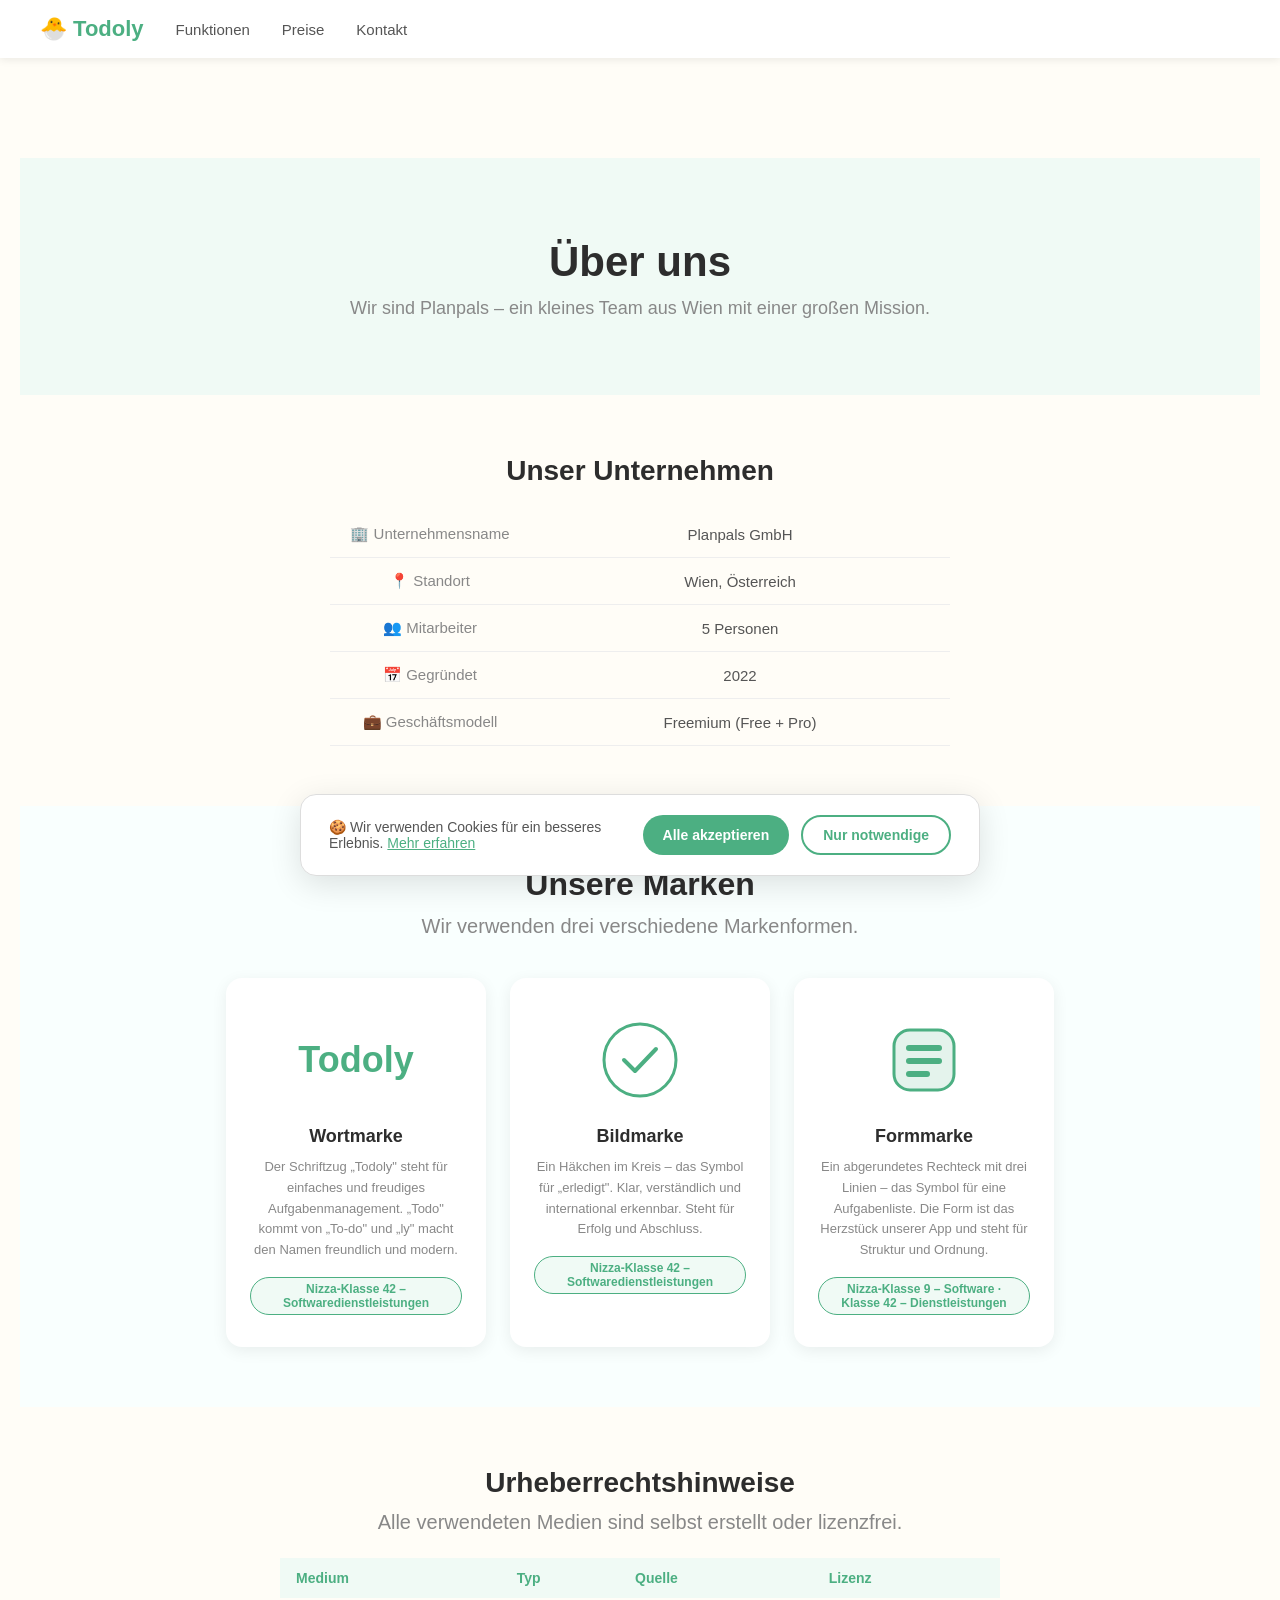
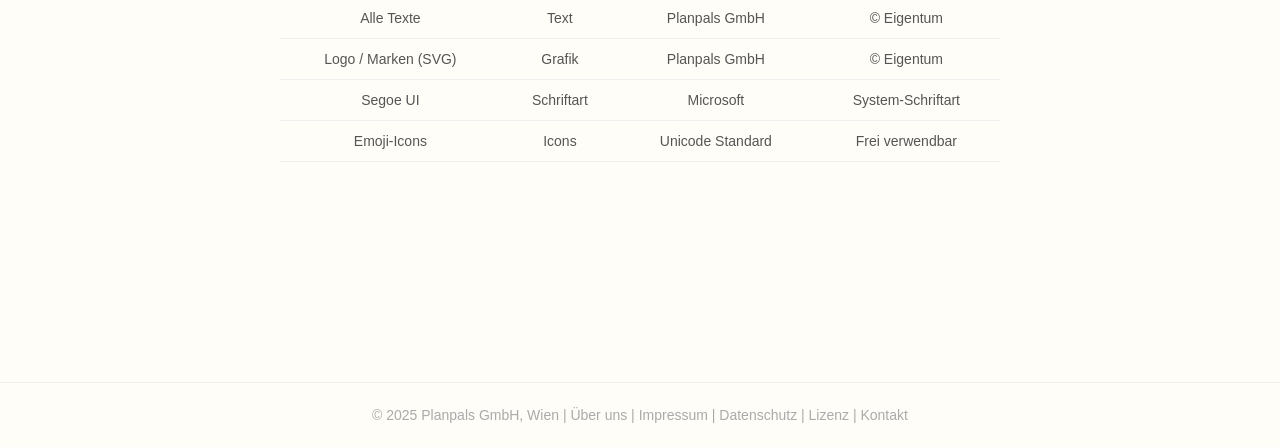
==== about.html @ ead67ff7 "Add files via upload" ====
<!DOCTYPE html>
<html lang="de">
<head>
  <meta charset="UTF-8">
  <meta name="viewport" content="width=device-width, initial-scale=1.0">
  <title>Über uns – Planpals GmbH</title>
  <link rel="stylesheet" href="style.css">
</head>
<body>
    <!-- 스킵 링크 -->
<a href="#main" class="skip-link">Zum Hauptinhalt springen</a>

  <!-- Navigation -->
  <header role="banner">
    <nav aria-label="Hauptnavigation">
      <a href="index.html"><span>🐣 Todoly</span></a>
      <a href="index.html#funktionen">Funktionen</a>
      <a href="index.html#preise">Preise</a>
      <a href="kontakt.html">Kontakt</a>
    </nav>
  </header>

  <!-- Hauptinhalt -->
  <main id="main">

    <!-- Über uns -->
    <section class="page-hero">
      <h1>Über uns</h1>
      <p>Wir sind Planpals – ein kleines Team aus Wien mit einer großen Mission.</p>
    </section>

    <!-- Unternehmen Info -->
    <section class="about-info">
      <h2>Unser Unternehmen</h2>
      <table class="info-table">
        <tr>
          <td>🏢 Unternehmensname</td>
          <td>Planpals GmbH</td>
        </tr>
        <tr>
          <td>📍 Standort</td>
          <td>Wien, Österreich</td>
        </tr>
        <tr>
          <td>👥 Mitarbeiter</td>
          <td>5 Personen</td>
        </tr>
        <tr>
          <td>📅 Gegründet</td>
          <td>2022</td>
        </tr>
        <tr>
          <td>💼 Geschäftsmodell</td>
          <td>Freemium (Free + Pro)</td>
        </tr>
      </table>
    </section>

    <!-- Marken -->
    <section class="brands">
      <h2>Unsere Marken</h2>
      <p>Wir verwenden drei verschiedene Markenformen.</p>

      <div class="brand-cards">

        <!-- Marke 1: Wortmarke -->
        <div class="brand-card">
          <div class="brand-display wordmark">Todoly</div>
          <h3>Wortmarke</h3>
          <p>Der Schriftzug „Todoly" steht für einfaches und freudiges Aufgabenmanagement. „Todo" kommt von „To-do" und „ly" macht den Namen freundlich und modern.</p>
          <div class="nizza">Nizza-Klasse 42 – Softwaredienstleistungen</div>
        </div>

        <!-- Marke 2: Bildmarke -->
        <div class="brand-card">
          <div class="brand-display">
            <svg width="80" height="80" viewBox="0 0 80 80" fill="none">
              <circle cx="40" cy="40" r="36" stroke="#4caf82" stroke-width="3"/>
              <path d="M24 40 L35 51 L56 29" stroke="#4caf82" stroke-width="4" stroke-linecap="round" stroke-linejoin="round"/>
            </svg>
          </div>
          <h3>Bildmarke</h3>
          <p>Ein Häkchen im Kreis – das Symbol für „erledigt". Klar, verständlich und international erkennbar. Steht für Erfolg und Abschluss.</p>
          <div class="nizza">Nizza-Klasse 42 – Softwaredienstleistungen</div>
        </div>

        <!-- Marke 3: Formmarke -->
        <div class="brand-card">
          <div class="brand-display">
            <svg width="80" height="80" viewBox="0 0 80 80" fill="none">
              <rect x="10" y="10" width="60" height="60" rx="16" fill="#4caf82" opacity="0.15"/>
              <rect x="10" y="10" width="60" height="60" rx="16" stroke="#4caf82" stroke-width="3"/>
              <rect x="22" y="38" width="36" height="6" rx="3" fill="#4caf82"/>
              <rect x="22" y="25" width="36" height="6" rx="3" fill="#4caf82"/>
              <rect x="22" y="51" width="24" height="6" rx="3" fill="#4caf82"/>
            </svg>
          </div>
          <h3>Formmarke</h3>
          <p>Ein abgerundetes Rechteck mit drei Linien – das Symbol für eine Aufgabenliste. Die Form ist das Herzstück unserer App und steht für Struktur und Ordnung.</p>
          <div class="nizza">Nizza-Klasse 9 – Software · Klasse 42 – Dienstleistungen</div>
        </div>

      </div>
    </section>

    <!-- Medienlizenzen -->
    <section class="media-section">
      <h2>Urheberrechtshinweise</h2>
      <p>Alle verwendeten Medien sind selbst erstellt oder lizenzfrei.</p>

      <table class="media-table">
        <thead>
          <tr>
            <th>Medium</th>
            <th>Typ</th>
            <th>Quelle</th>
            <th>Lizenz</th>
          </tr>
        </thead>
        <tbody>
          <tr>
            <td>Alle Texte</td>
            <td>Text</td>
            <td>Planpals GmbH</td>
            <td>© Eigentum</td>
          </tr>
          <tr>
            <td>Logo / Marken (SVG)</td>
            <td>Grafik</td>
            <td>Planpals GmbH</td>
            <td>© Eigentum</td>
          </tr>
          <tr>
            <td>Segoe UI</td>
            <td>Schriftart</td>
            <td>Microsoft</td>
            <td>System-Schriftart</td>
          </tr>
          <tr>
            <td>Emoji-Icons</td>
            <td>Icons</td>
            <td>Unicode Standard</td>
            <td>Frei verwendbar</td>
          </tr>
        </tbody>
      </table>
    </section>

  </main>

  <!-- Fußzeile -->
  <footer role="contentinfo">
  <p>© 2025 Planpals GmbH, Wien |
    <a href="about.html">Über uns</a> |
    <a href="impressum.html">Impressum</a> |
    <a href="datenschutz.html">Datenschutz</a> |
    <a href="lizenz.html">Lizenz</a> |
    <a href="kontakt.html">Kontakt</a>
  </p>
</footer>

<div id="cookieBanner" class="cookie-banner" role="dialog"
       aria-label="Cookie-Einstellungen">
    <p>🍪 Wir verwenden Cookies für ein besseres Erlebnis.
      <a href="datenschutz.html">Mehr erfahren</a>
    </p>
    <div class="cookie-buttons">
      <button onclick="acceptCookies()" class="btn-solid">Alle akzeptieren</button>
      <button onclick="declineCookies()" class="btn-outline">Nur notwendige</button>
    </div>
  </div>

  <script>
    if (localStorage.getItem('cookieChoice')) {
      document.getElementById('cookieBanner').style.display = 'none';
    }
    function acceptCookies() {
      localStorage.setItem('cookieChoice', 'accepted');
      document.getElementById('cookieBanner').style.display = 'none';
    }
    function declineCookies() {
      localStorage.setItem('cookieChoice', 'declined');
      document.getElementById('cookieBanner').style.display = 'none';
    }
  </script>
</body>
</html>
---- style.css ----
/* 기본 설정 */
* {
  margin: 0;
  padding: 0;
  box-sizing: border-box;
}

body {
  font-family: 'Segoe UI', sans-serif;
  background-color: #fffdf7;
  color: #333;
}

/* 상단 메뉴 */
header {
  background-color: #ffffff;
  padding: 16px 40px;
  box-shadow: 0 2px 8px rgba(0,0,0,0.08);
  display: flex;
  align-items: center;
}

nav {
  display: flex;
  align-items: center;
  gap: 32px;
  width: 100%;
}

nav span {
  font-size: 22px;
  font-weight: bold;
  color: #4caf82;
  margin-right: auto;
}

nav a {
  text-decoration: none;
  color: #555;
  font-size: 15px;
  font-weight: 500;
}

nav a:hover {
  color: #4caf82;
}

/* 메인 히어로 섹션 */
main {
  text-align: center;
  padding: 100px 20px;
}

main h1 {
  font-size: 56px;
  color: #2d2d2d;
  margin-bottom: 16px;
}

main p {
  font-size: 20px;
  color: #666;
  margin-bottom: 36px;
}

button {
  background-color: #4caf82;
  color: white;
  border: none;
  padding: 16px 40px;
  font-size: 17px;
  border-radius: 50px;
  cursor: pointer;
  font-weight: 600;
}

button:hover {
  background-color: #3d9e72;
}

/* 하단 */
footer {
  text-align: center;
  padding: 24px;
  color: #aaa;
  font-size: 14px;
  border-top: 1px solid #eee;
}

/* 기능 소개 섹션 */
#funktionen {
  padding: 80px 40px;
  text-align: center;
  background-color: #f0faf5;
}

#funktionen h2 {
  font-size: 36px;
  color: #2d2d2d;
  margin-bottom: 12px;
}

#funktionen > p {
  font-size: 17px;
  color: #888;
  margin-bottom: 48px;
}

.features {
  display: flex;
  justify-content: center;
  gap: 24px;
  flex-wrap: wrap;
}

.feature-card {
  background: white;
  border-radius: 16px;
  padding: 32px 24px;
  width: 220px;
  box-shadow: 0 4px 16px rgba(0,0,0,0.07);
}

.feature-icon {
  font-size: 36px;
  margin-bottom: 16px;
}

.feature-card h3 {
  font-size: 18px;
  color: #2d2d2d;
  margin-bottom: 10px;
}

.feature-card p {
  font-size: 14px;
  color: #888;
  line-height: 1.6;
}
/* 가격 섹션 */
#preise {
  padding: 80px 40px;
  text-align: center;
  background-color: #fffdf7;
}

#preise h2 {
  font-size: 36px;
  color: #2d2d2d;
  margin-bottom: 12px;
}

#preise > p {
  font-size: 17px;
  color: #888;
  margin-bottom: 48px;
}

.pricing {
  display: flex;
  justify-content: center;
  gap: 32px;
  flex-wrap: wrap;
}

.pricing-card {
  background: white;
  border-radius: 20px;
  padding: 40px 32px;
  width: 280px;
  box-shadow: 0 4px 16px rgba(0,0,0,0.07);
  position: relative;
}

.pricing-card h3 {
  font-size: 22px;
  color: #2d2d2d;
  margin-bottom: 16px;
}

.price {
  font-size: 42px;
  font-weight: bold;
  color: #4caf82;
  margin-bottom: 24px;
}

.price span {
  font-size: 16px;
  font-weight: normal;
  color: #aaa;
}

.pricing-card ul {
  list-style: none;
  text-align: left;
  margin-bottom: 32px;
  display: flex;
  flex-direction: column;
  gap: 12px;
}

.pricing-card ul li {
  font-size: 15px;
  color: #555;
}

/* 추천 카드 스타일 */
.pricing-featured {
  border: 2px solid #4caf82;
  transform: scale(1.05);
}

/* 추천 배지 */
.badge {
  position: absolute;
  top: -14px;
  left: 50%;
  transform: translateX(-50%);
  background-color: #4caf82;
  color: white;
  font-size: 13px;
  font-weight: bold;
  padding: 4px 16px;
  border-radius: 99px;
}

/* 버튼 스타일 */
.btn-outline {
  width: 100%;
  padding: 14px;
  border-radius: 50px;
  border: 2px solid #4caf82;
  background: transparent;
  color: #4caf82;
  font-size: 15px;
  font-weight: 600;
  cursor: pointer;
}

.btn-outline:hover {
  background-color: #f0faf5;
}

.btn-solid {
  width: 100%;
  padding: 14px;
  border-radius: 50px;
  border: none;
  background-color: #4caf82;
  color: white;
  font-size: 15px;
  font-weight: 600;
  cursor: pointer;
}

.btn-solid:hover {
  background-color: #3d9e72;
}

/* 하위 페이지 공통 */
.page-hero {
  text-align: center;
  padding: 80px 40px 40px;
  background-color: #f0faf5;
}

.page-hero h1 {
  font-size: 42px;
  color: #2d2d2d;
  margin-bottom: 12px;
}

.page-hero p {
  font-size: 18px;
  color: #888;
}

/* 회사 정보 */
.about-info {
  max-width: 700px;
  margin: 60px auto;
  padding: 0 40px;
}

.about-info h2 {
  font-size: 28px;
  color: #2d2d2d;
  margin-bottom: 24px;
}

.info-table {
  width: 100%;
  border-collapse: collapse;
}

.info-table td {
  padding: 14px 16px;
  border-bottom: 1px solid #eee;
  font-size: 15px;
  color: #555;
}

.info-table td:first-child {
  color: #888;
  width: 200px;
}

/* 브랜드 섹션 */
.brands {
  padding: 60px 40px;
  text-align: center;
  background-color: #f9fffe;
}

.brands h2 {
  font-size: 32px;
  color: #2d2d2d;
  margin-bottom: 12px;
}

.brands > p {
  color: #888;
  margin-bottom: 40px;
}

.brand-cards {
  display: flex;
  justify-content: center;
  gap: 24px;
  flex-wrap: wrap;
}

.brand-card {
  background: white;
  border-radius: 16px;
  padding: 32px 24px;
  width: 260px;
  box-shadow: 0 4px 16px rgba(0,0,0,0.07);
}

.brand-display {
  height: 100px;
  display: flex;
  align-items: center;
  justify-content: center;
  margin-bottom: 16px;
}

.wordmark {
  font-size: 36px;
  font-weight: bold;
  color: #4caf82;
}

.brand-card h3 {
  font-size: 18px;
  color: #2d2d2d;
  margin-bottom: 10px;
}

.brand-card p {
  font-size: 13px;
  color: #888;
  line-height: 1.6;
  margin-bottom: 16px;
}

.nizza {
  display: inline-block;
  background-color: #f0faf5;
  color: #4caf82;
  font-size: 12px;
  font-weight: 600;
  padding: 4px 12px;
  border-radius: 99px;
  border: 1px solid #4caf82;
}

/* 미디어 라이선스 표 */
.media-section {
  max-width: 800px;
  margin: 60px auto;
  padding: 0 40px 60px;
}

.media-section h2 {
  font-size: 28px;
  color: #2d2d2d;
  margin-bottom: 12px;
}

.media-section > p {
  color: #888;
  margin-bottom: 24px;
}

.media-table {
  width: 100%;
  border-collapse: collapse;
  font-size: 14px;
}

.media-table th {
  background-color: #f0faf5;
  color: #4caf82;
  padding: 12px 16px;
  text-align: left;
  font-weight: 600;
}

.media-table td {
  padding: 12px 16px;
  border-bottom: 1px solid #eee;
  color: #555;
}

/* 법적 페이지 공통 */
.legal-content {
  max-width: 760px;
  margin: 0 auto;
  padding: 60px 40px;
  display: flex;
  flex-direction: column;
  gap: 40px;
}

.legal-block {
  background: white;
  border-radius: 16px;
  padding: 32px;
  box-shadow: 0 2px 12px rgba(0,0,0,0.06);
}

.legal-block h2 {
  font-size: 20px;
  color: #2d2d2d;
  margin-bottom: 12px;
}

.legal-block p {
  color: #666;
  font-size: 15px;
  margin-bottom: 16px;
  line-height: 1.7;
}

.legal-block ul {
  list-style: none;
  display: flex;
  flex-direction: column;
  gap: 10px;
}

.legal-block ul li {
  font-size: 15px;
  color: #555;
  line-height: 1.6;
}

/* 경고 블록 */
.warning-block {
  background-color: #fffbea;
  border: 1px solid #f0d060;
}

.warning-block h2 {
  color: #b58a00;
}

.note {
  margin-top: 16px !important;
  font-size: 13px !important;
  color: #999 !important;
  font-style: italic;
}

/* 연락처 페이지 */
.kontakt-section {
  display: flex;
  gap: 48px;
  max-width: 960px;
  margin: 60px auto;
  padding: 0 40px 60px;
  flex-wrap: wrap;
}

.kontakt-info {
  flex: 1;
  min-width: 260px;
}

.kontakt-info h2 {
  font-size: 24px;
  color: #2d2d2d;
  margin-bottom: 28px;
}

.info-item {
  display: flex;
  gap: 16px;
  margin-bottom: 24px;
  align-items: flex-start;
}

.info-icon {
  font-size: 24px;
  flex-shrink: 0;
}

.info-item strong {
  display: block;
  font-size: 15px;
  color: #2d2d2d;
  margin-bottom: 4px;
}

.info-item p {
  font-size: 14px;
  color: #888;
  line-height: 1.6;
}

.info-item a {
  color: #4caf82;
}

/* 문의 폼 */
.kontakt-form {
  flex: 1.5;
  min-width: 300px;
}

.kontakt-form h2 {
  font-size: 24px;
  color: #2d2d2d;
  margin-bottom: 24px;
}

.form-group {
  display: flex;
  flex-direction: column;
  gap: 6px;
  margin-bottom: 18px;
}

.form-group label {
  font-size: 14px;
  font-weight: 600;
  color: #444;
}

.form-group input,
.form-group select,
.form-group textarea {
  padding: 12px 14px;
  border: 1px solid #ddd;
  border-radius: 10px;
  font-size: 15px;
  font-family: 'Segoe UI', sans-serif;
  color: #333;
  background: white;
  transition: border-color 0.2s;
}

.form-group input:focus,
.form-group select:focus,
.form-group textarea:focus {
  outline: none;
  border-color: #4caf82;
  box-shadow: 0 0 0 3px rgba(76,175,130,0.15);
}

.form-group textarea {
  min-height: 130px;
  resize: vertical;
}

/* 체크박스 */
.form-checkbox {
  display: flex;
  align-items: flex-start;
  gap: 10px;
  margin-bottom: 20px;
}

.form-checkbox input {
  margin-top: 3px;
  width: 16px;
  height: 16px;
  accent-color: #4caf82;
  flex-shrink: 0;
  cursor: pointer;
}

.form-checkbox label {
  font-size: 13px;
  color: #888;
  line-height: 1.6;
}

.form-checkbox a {
  color: #4caf82;
  text-decoration: underline;
}

/* 성공 메시지 */
.success-msg {
  display: none;
  background-color: #f0faf5;
  border: 1px solid #4caf82;
  border-radius: 12px;
  padding: 24px;
  text-align: center;
  color: #2d7a55;
  font-size: 16px;
  font-weight: 600;
  margin-top: 16px;
}

/* 스킵 링크 (접근성) */
.skip-link {
  position: absolute;
  top: -100px;
  left: 16px;
  background: #4caf82;
  color: white;
  padding: 10px 20px;
  border-radius: 8px;
  font-weight: bold;
  text-decoration: none;
  z-index: 9999;
  transition: top 0.2s;
}

.skip-link:focus {
  top: 16px;
}

/* 쿠키 배너 */
.cookie-banner {
  position: fixed;
  bottom: 24px;
  left: 50%;
  transform: translateX(-50%);
  background: white;
  border: 1px solid #ddd;
  border-radius: 16px;
  padding: 20px 28px;
  display: flex;
  align-items: center;
  gap: 24px;
  flex-wrap: wrap;
  box-shadow: 0 8px 32px rgba(0,0,0,0.12);
  z-index: 999;
  max-width: 680px;
  width: calc(100% - 48px);
}

.cookie-banner p {
  font-size: 14px;
  color: #555;
  flex: 1;
  min-width: 200px;
}

.cookie-banner a {
  color: #4caf82;
  text-decoration: underline;
}

.cookie-buttons {
  display: flex;
  gap: 12px;
  flex-shrink: 0;
}

.cookie-buttons .btn-solid,
.cookie-buttons .btn-outline {
  padding: 10px 20px;
  font-size: 14px;
  width: auto;
}

/* 푸터 링크 */
footer a {
  color: #aaa;
  text-decoration: none;
}

footer a:hover {
  color: #4caf82;
}

/* 접근성 그리드 */
.a11y-grid {
  display: grid;
  grid-template-columns: repeat(auto-fit, minmax(280px, 1fr));
  gap: 16px;
  margin-top: 16px;
}

.a11y-item {
  display: flex;
  gap: 14px;
  align-items: flex-start;
  background: #f9fffe;
  border: 1px solid #d0f0e0;
  border-radius: 12px;
  padding: 16px;
}

.a11y-icon {
  font-size: 22px;
  flex-shrink: 0;
}

.a11y-item strong {
  display: block;
  font-size: 15px;
  color: #2d2d2d;
  margin-bottom: 4px;
}

.a11y-item p {
  font-size: 13px;
  color: #888;
  line-height: 1.5;
}
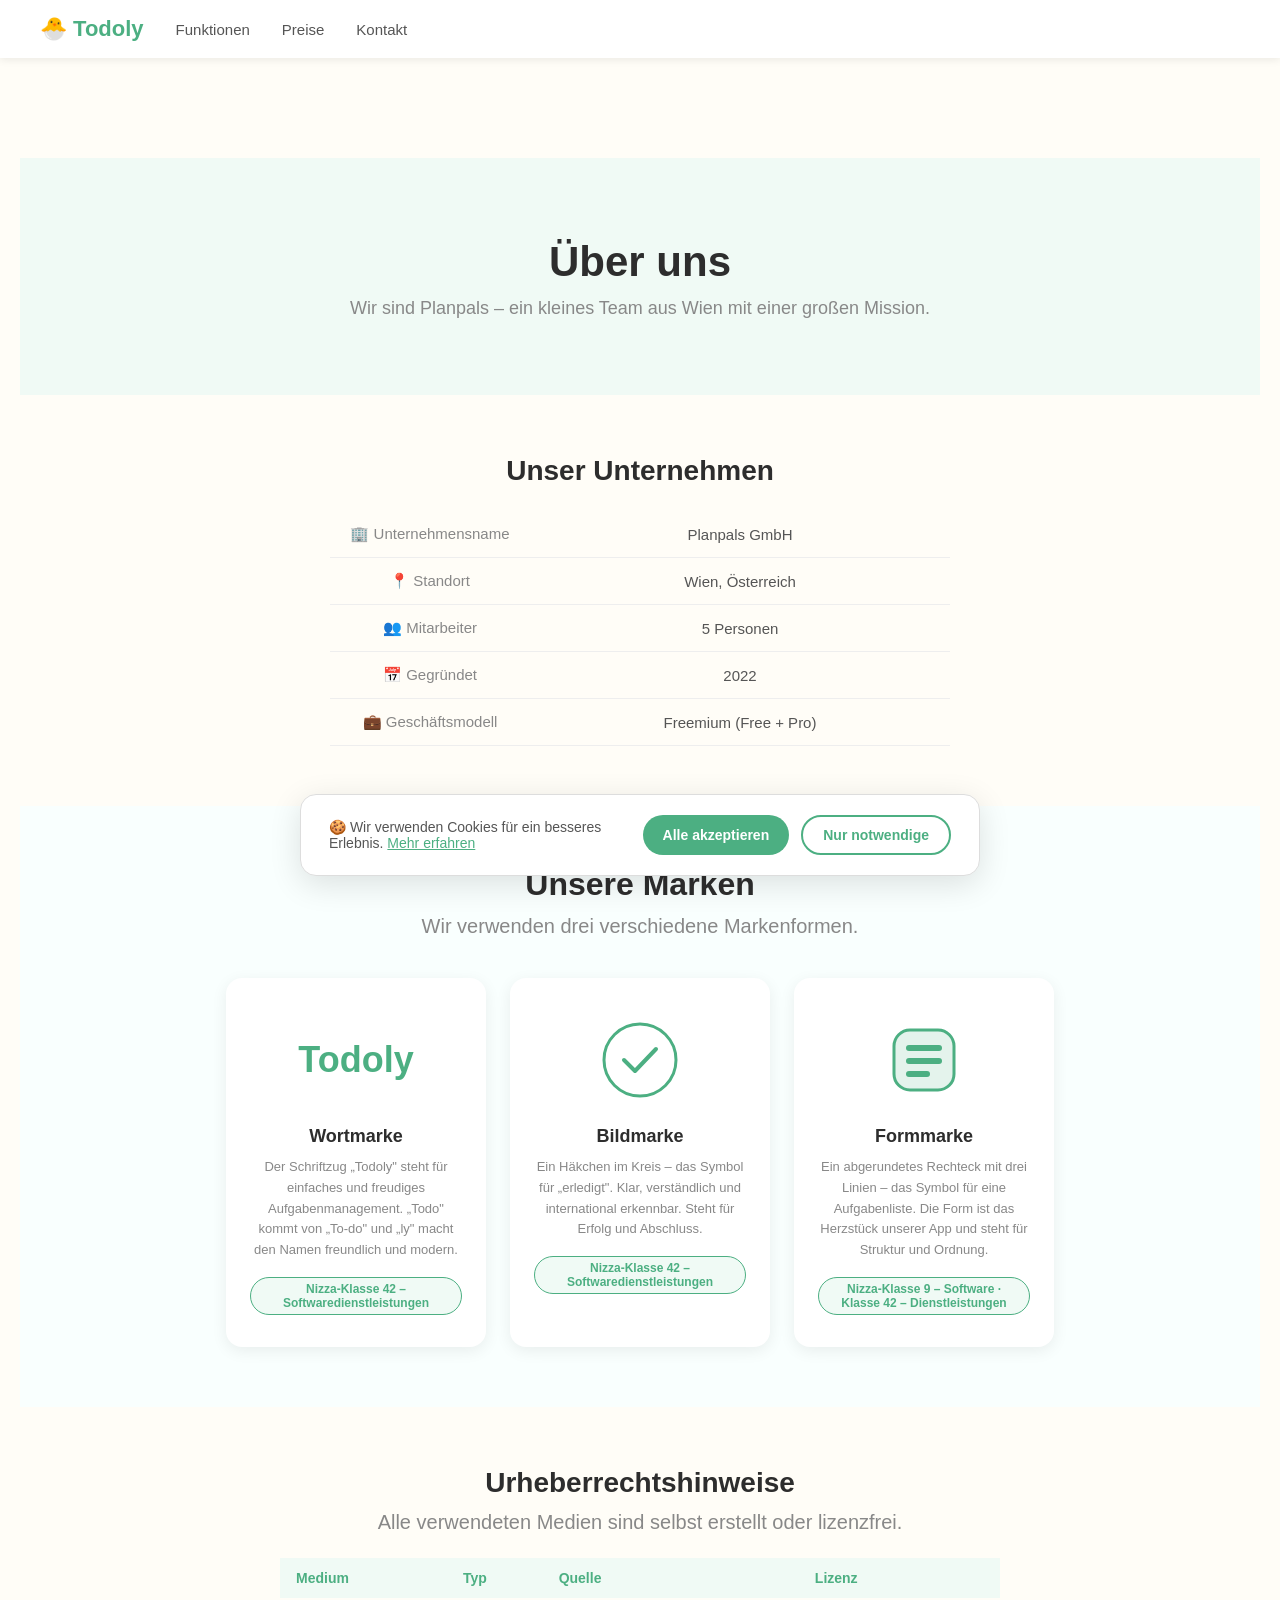
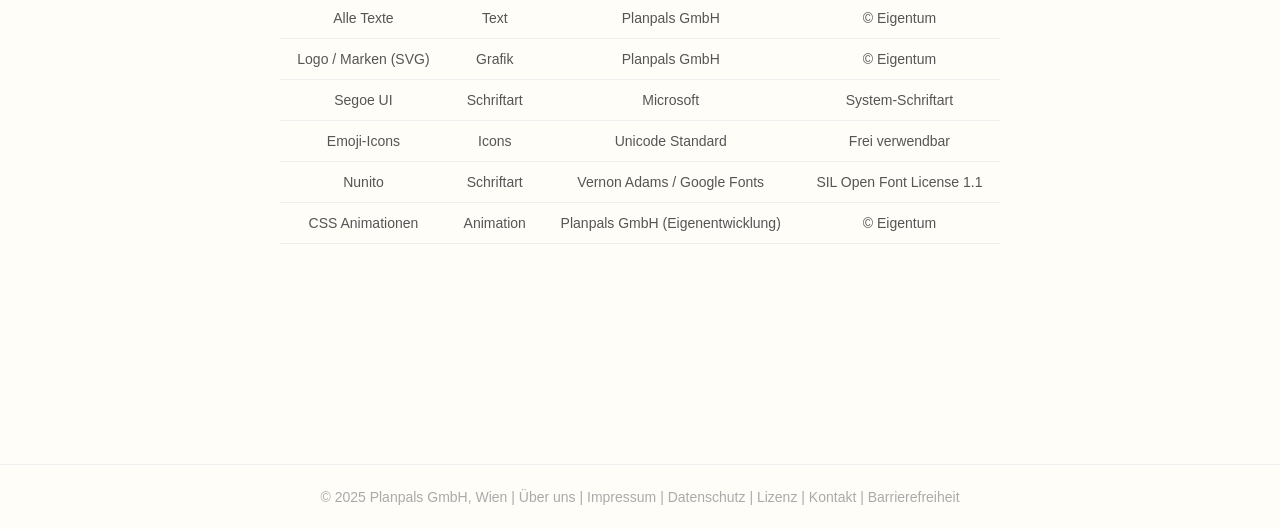
==== commit 1aa90199: "Update about.html" ====
--- a/about.html
+++ b/about.html
@@ -142,6 +142,18 @@
             <td>Unicode Standard</td>
             <td>Frei verwendbar</td>
           </tr>
+          <tr>
+            <td>Nunito</td>
+            <td>Schriftart</td>
+            <td>Vernon Adams / Google Fonts</td>
+            <td>SIL Open Font License 1.1</td>
+          </tr>
+          <tr>
+            <td>CSS Animationen</td>
+            <td>Animation</td>
+            <td>Planpals GmbH (Eigenentwicklung)</td>
+            <td>© Eigentum</td>
+          </tr>
         </tbody>
       </table>
     </section>
@@ -155,7 +167,8 @@
     <a href="impressum.html">Impressum</a> |
     <a href="datenschutz.html">Datenschutz</a> |
     <a href="lizenz.html">Lizenz</a> |
-    <a href="kontakt.html">Kontakt</a>
+    <a href="kontakt.html">Kontakt</a> |
+    <a href="barrierefreiheit.html">Barrierefreiheit</a>
   </p>
 </footer>
 
@@ -184,4 +197,4 @@
     }
   </script>
 </body>
-</html>+</html>
